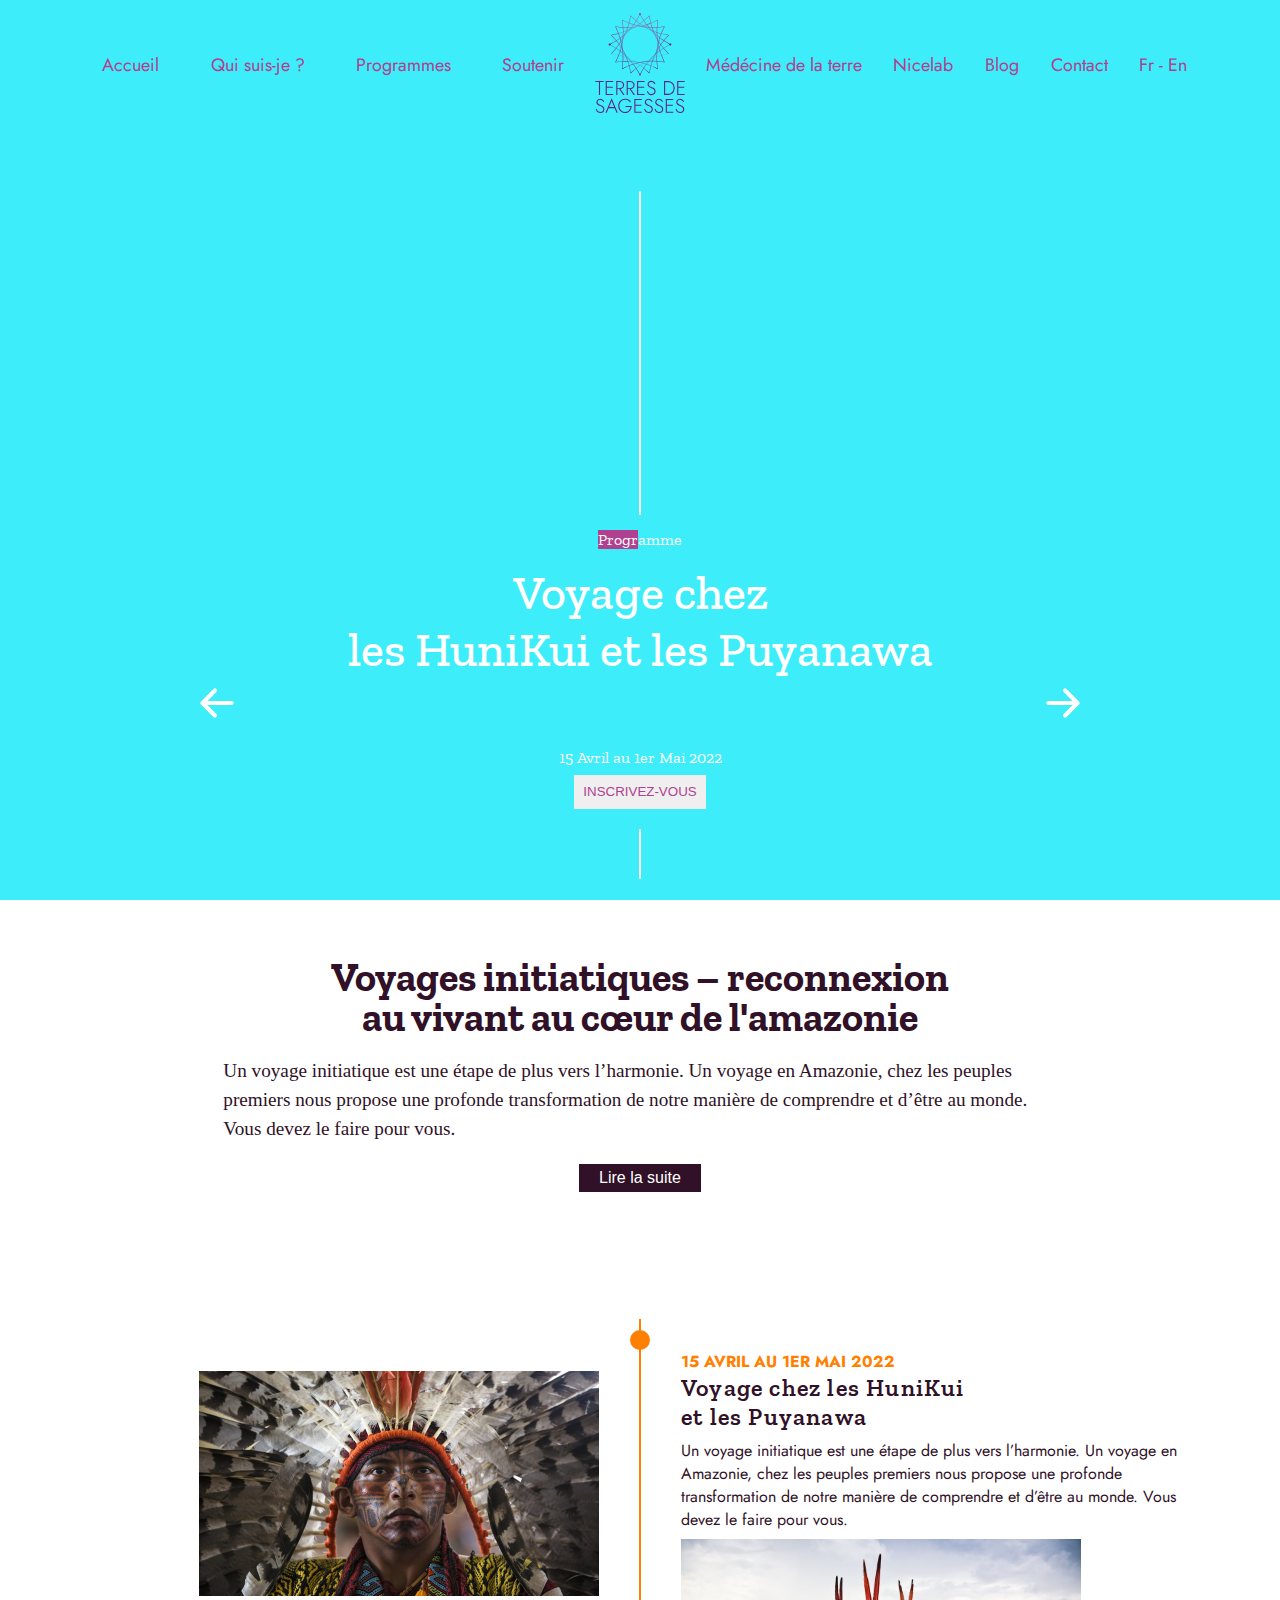
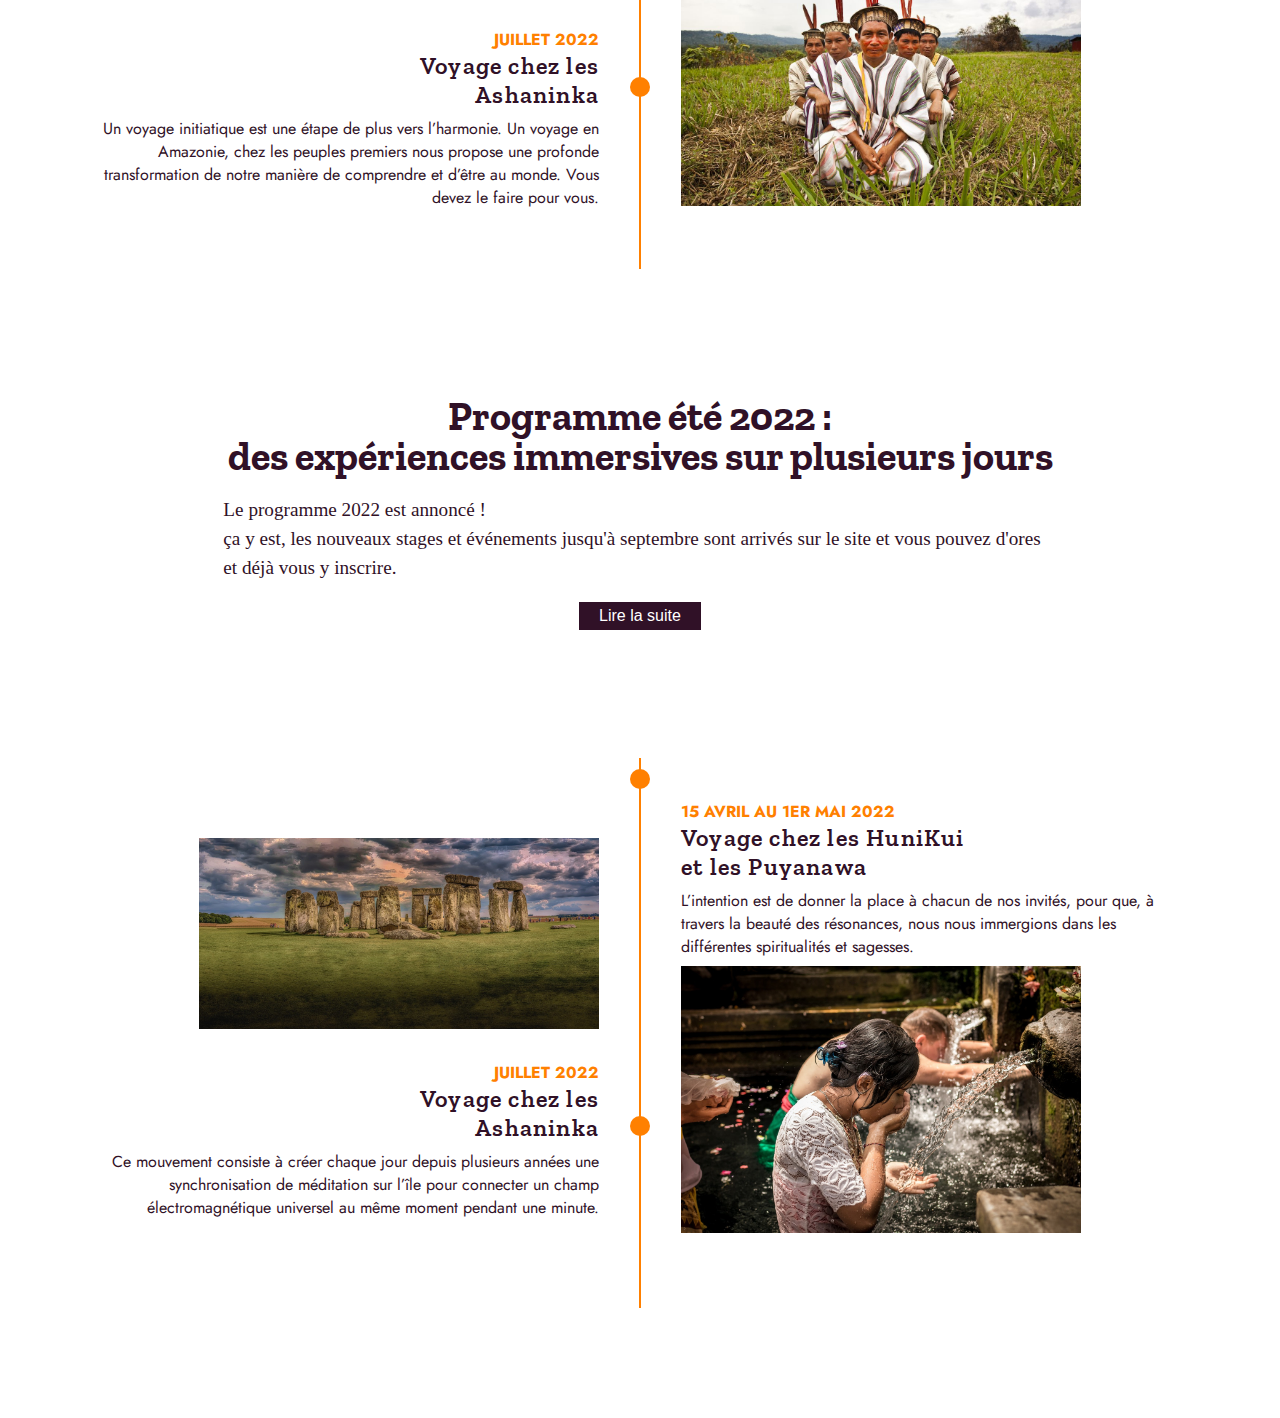
==== secours.html @ 2beecd1d "Victrine page" ====
<!DOCTYPE html>
<html lang="en">
  <head>
    <meta charset="UTF-8" />
    <meta name="viewport" content="width=device-width, initial-scale=1.0" />
    <title>Terres de Sagesses | Nature - être</title>
    <link rel="preconnect" href="https://fonts.googleapis.com" />
    <link rel="preconnect" href="https://fonts.gstatic.com" crossorigin />
    <link
      href="https://fonts.googleapis.com/css2?family=Jost:ital,wght@0,100..900;1,100..900&family=Zilla+Slab:ital,wght@0,300;0,400;0,500;0,600;0,700&display=swap"
      rel="stylesheet"
    />
    <link rel="stylesheet" href="style.css" />
  </head>
  <body>
    <header>
      <nav>
        <div class="nav-items left">
          <ul>
            <li><a href="#">Accueil</a></li>
            <li><a href="#">Qui suis-je ?</a></li>
            <li><a href="#">Programmes</a></li>
            <li><a href="#">Soutenir</a></li>
          </ul>
        </div>
        <div class="nav-logo">
          <a href="#"><img src="assets/sd.svg" alt="Logo" /></a>
        </div>
        <div class="nav-items right">
          <ul>
            <li><a href="#">Médécine de la terre</a></li>
            <li><a href="#">Nicelab</a></li>
            <li><a href="#">Blog</a></li>
            <li><a href="#">Contact</a></li>
            <li>
              <a href="#"> Fr <span>- </span>En</a>
            </li>
          </ul>
        </div>
        <div class="menu-toggle" id="mobile-menu">
          <span class="bar"></span>
          <span class="bar"></span>
          <span class="bar"></span>
        </div>
      </nav>
      <div class="nav-text">
        <div class="line"></div>
        <p class="programme"><span class="programme-inner">Progr</span>amme</p>
        <h3>
          Voyage chez <br />
          les HuniKui et les Puyanawa
        </h3>
        <div class="description">
          <a href=""><img src="assets/arrow-left-svgrepo-com.svg" alt="" /></a>
          <a href=""><img src="assets/arrow-right-svgrepo-com.svg" alt="" /></a>
        </div>
        <p>15 Avril au 1<span>er</span> Mai 2022</p>
        <button>INSCRIVEZ-VOUS</button>
        <div class="line2"></div>
      </div>
    </header>

    <!-- MAIN -->

    <main>
      <section class="intro">
        <h1 class="intro-title">
          Voyages initiatiques – reconnexion <br />
          au vivant au cœur de l'amazonie
        </h1>
        <div class="intro-description">
          <p>
            Un voyage initiatique est une étape de plus vers l’harmonie. Un
            voyage en Amazonie, chez les peuples premiers nous propose une
            profonde transformation de notre manière de comprendre et d’être au
            monde. Vous devez le faire pour vous.
          </p>
        </div>
        <button class="read-more"><a href="#">Lire la suite</a></button>
      </section>

      <!-- VOYAGES -->

      <section class="voyages">
        <div class="voyage-container">
          <div class="voyage left">
            <img src="assets/accueil2.jpg" alt="Ashaninka" />
            <div class="voyage-info">
              <h3>Juillet 2022</h3>
              <h2>
                Voyage chez les <br />
                Ashaninka
              </h2>
              <p>
                Un voyage initiatique est une étape de plus vers l’harmonie. Un
                voyage en Amazonie, chez les peuples premiers nous propose une
                profonde transformation de notre manière de comprendre et d’être
                au monde. Vous devez le faire pour vous.
              </p>
            </div>
          </div>

          <div class="linecenter">
            <div class="timeline">
              <div class="cercle"></div>
              <div class="cercle2"></div>
            </div>
          </div>

          <div class="voyage right">
            <div class="voyage-info">
              <h3>15 Avril au 1<span>er</span> Mai 2022</h3>
              <h2>
                Voyage chez les HuniKui <br />
                et les Puyanawa
              </h2>
              <p>
                Un voyage initiatique est une étape de plus vers l’harmonie. Un
                voyage en Amazonie, chez les peuples premiers nous propose une
                profonde transformation de notre manière de comprendre et d’être
                au monde. Vous devez le faire pour vous.
              </p>
            </div>
            <img src="assets/men.jpg" alt="HuniKui et les Puyanawa" />
          </div>
        </div>
      </section>

      <section class="intro">
        <h1 class="intro-title">
          Programme été 2022 : <br />
          des expériences immersives sur plusieurs jours
        </h1>
        <div class="intro-description">
          <p>
            Le programme 2022 est annoncé ! <br />
            ça y est, les nouveaux stages et événements jusqu'à septembre sont
            arrivés sur le site et vous pouvez d'ores et déjà vous y inscrire.
          </p>
        </div>
        <button class="read-more"><a href="#">Lire la suite</a></button>
      </section>

      <section class="voyages">
        <div class="voyage-container">
          <div class="voyage left">
            <img src="assets/stone.jpg" alt="Ashaninka" />
            <div class="voyage-info">
              <h3>Juillet 2022</h3>
              <h2>
                Voyage chez les <br />
                Ashaninka
              </h2>
              <p>
                Ce mouvement consiste à créer chaque jour depuis plusieurs
                années une synchronisation de méditation sur l’île pour
                connecter un champ électromagnétique universel au même moment
                pendant une minute.
              </p>
            </div>
          </div>

          <div class="linecenter">
            <div class="timeline">
              <div class="cercle"></div>
              <div class="cercle2"></div>
            </div>
          </div>

          <div class="voyage right">
            <div class="voyage-info">
              <h3>15 Avril au 1<span>er</span> Mai 2022</h3>
              <h2>
                Voyage chez les HuniKui <br />
                et les Puyanawa
              </h2>
              <p>
                L’intention est de donner la place à chacun de nos invités, pour
                que, à travers la beauté des résonances, nous nous immergions
                dans les différentes spiritualités et sagesses.
              </p>
            </div>
            <img src="assets/sourceWater.jpg" alt="HuniKui et les Puyanawa" />
          </div>
        </div>
      </section>
    </main>

    <script src="script.js"></script>
  </body>
</html>
---- style.css ----
* {
  margin: 0;
  padding: 0;
  box-sizing: border-box;
}

/* Default styles */
a {
  text-decoration: none;
  color: #fff;
}
/* Header */
/* Header */
header {
  height: 100vh;
  width: 100%;
  background-color: #3deefa;
  background-repeat: no-repeat;
  background-size: cover; /* ensures the background image covers the entire header without distortion */
  background-position: center; /* centers the background image */
  transition: background-image 1s ease-in-out, background-size 1s ease-in-out;
  animation: animate 20s ease-in-out infinite;
}

/* Keyframes for automatic animation */
@keyframes animate {
  0%,
  100% {
    background-image: linear-gradient(
        to bottom,
        rgba(212, 177, 201, 1),
        rgba(212, 177, 201, 0.5) 30%,
        rgba(212, 177, 201, 0)
      ),
      linear-gradient(
        to top,
        rgba(0, 0, 0, 1),
        rgba(0, 0, 0, 0.5) 10%,
        rgba(0, 0, 0, 0)
      ),
      url("assets/accueil2.jpg");
    background-size: cover; /* ensure the background image covers the entire header without distortion */
    background-position: center;
  }
  25% {
    background-image: linear-gradient(
        to bottom,
        rgba(212, 177, 201, 1),
        rgba(212, 177, 201, 0.5) 30%,
        rgba(212, 177, 201, 0)
      ),
      linear-gradient(
        to top,
        rgba(0, 0, 0, 1),
        rgba(0, 0, 0, 0.5) 10%,
        rgba(0, 0, 0, 0)
      ),
      url("assets/accueil1.jpg");
    background-size: cover; /* ensure the background image covers the entire header without distortion */
    background-position: center;
  }
  50% {
    background-image: linear-gradient(
        to bottom,
        rgba(212, 177, 201, 1),
        rgba(212, 177, 201, 0.5) 30%,
        rgba(212, 177, 201, 0)
      ),
      linear-gradient(
        to top,
        rgba(0, 0, 0, 1),
        rgba(0, 0, 0, 0.5) 10%,
        rgba(0, 0, 0, 0)
      ),
      url("assets/accueil2.jpg");
    background-size: cover; /* ensure the background image covers the entire header without distortion */
    background-position: center;
  }
  75% {
    background-image: linear-gradient(
        to bottom,
        rgba(212, 177, 201, 1),
        rgba(212, 177, 201, 0.5) 30%,
        rgba(212, 177, 201, 0)
      ),
      linear-gradient(
        to top,
        rgba(0, 0, 0, 1),
        rgba(0, 0, 0, 0.5) 10%,
        rgba(0, 0, 0, 0)
      ),
      url("assets/accueil1.jpg");
    background-size: cover; /* ensure the background image covers the entire header without distortion */
    background-position: center;
  }
}

nav {
  display: flex;
  justify-content: space-between;
  align-items: center;
  padding: 1% 6%;
  /* position: fixed; */
}

nav .nav-items {
  flex: 1;
  font-family: "Jost", sans-serif;
}

nav .nav-items.left ul,
nav .nav-items.right ul {
  display: flex;
  justify-content: center;
  align-items: center;
  justify-content: space-around;
}

nav .nav-items ul li {
  list-style: none;
}

nav .nav-items ul li a {
  color: #b04190;
  text-decoration: none;
  font-size: 18px;
  transition: 0.3s ease-in-out;
  padding: 2px;
}

nav .nav-items ul li a:hover {
  color: #fff;
}

nav .nav-logo {
  display: flex;
  justify-content: center;
  align-items: center;
}

nav .nav-logo img {
  width: 100px;
  height: 100px;
}

header .nav-text {
  display: flex;
  flex-direction: column;
  justify-content: center;
  align-items: center;
  height: 90vh;
  color: #fff;
  font-family: "Zilla Slab", sans-serif;
}

header .nav-text .line {
  width: 2px;
  height: 40%;
  border-radius: 5px;
  background-color: #fff;
}

header .nav-text .line2 {
  width: 2px;
  margin-top: 20px;
  height: 50px;
  border-radius: 5px;
  background-color: #fff;
}

header .nav-text .description {
  text-align: center;
  margin-bottom: 1rem;
  display: flex;
  justify-content: space-between;
  width: 70%;
}

header .nav-text .description a img {
  width: 50px;
  height: 50px;
}

header .nav-text .programme {
  padding: 15px;
}

header .nav-text p .programme-inner {
  background-color: #b04190;
}

header .nav-text button {
  margin-top: 0.5rem;
  padding: 0.6rem;
  color: #b04190;
  cursor: pointer;
  border: none;
}

header .nav-text h3 {
  font-size: 3rem;
  text-align: center;
  font-weight: 500;
}

/* ... (le reste de ton CSS) */

/* Menu Toggle Button */
.menu-toggle {
  display: none;
  flex-direction: column;
  cursor: pointer;
}

.menu-toggle .bar {
  width: 25px;
  height: 3px;
  background-color: #b04190;
  margin: 4px 0;
  transition: 0.4s;
}

/* Responsive Styles */
@media screen and (max-width: 1013px) {
  nav {
    padding: 1% 4%;
  }

  .menu-toggle {
    display: flex;
  }

  .nav-items {
    position: absolute;
    top: 100%;
    left: 0;
    right: 0;
    background-color: #3deefa;
    background-image: linear-gradient(
        to bottom,
        rgba(212, 177, 201, 1),
        rgba(212, 177, 201, 0.5) 30%,
        rgba(212, 177, 201, 0)
      ),
      linear-gradient(
        to top,
        rgba(0, 0, 0, 1),
        rgba(0, 0, 0, 0.5) 10%,
        rgba(0, 0, 0, 0)
      );
    flex-direction: column;
    align-items: center;
    display: none;
  }

  .nav-items ul {
    flex-direction: column;
    width: 100%;
  }

  .nav-items ul li {
    text-align: center;
    width: 100%;
  }

  .nav-items ul li a {
    padding: 15px;
    display: block;
    width: 100%;
  }

  .nav-items.active {
    display: flex;
  }
}

/* Main content */

/* main {
  height: 100vh;
  width: 100%;
} */

/* 
main {
  padding: 20px;
}

.intro {
  display: flex;
  flex-direction: column;
  align-items: center;
  justify-content: center;
  text-align: center;
  margin-bottom: 50px;
  padding: 3% 8%;
}

.intro .intro-title {
  font-size: 2.5rem;
  line-height: 1;
  margin-bottom: 20px;
  color: #301127;
  font-family: "Zilla slab", sans-serif;
}

.intro .intro-description {
  font-size: 1.2rem;
  font-weight: 400;
  line-height: 1.5;
  margin-bottom: 20px;
  width: 80%;
  font-size: 15px;
  text-align: left;
  color: #301127;
}

.intro .read-more {
  background-color: #301127;
  color: white;
  border: none;
  padding: 5px 20px;
  font-size: 1rem;
  cursor: pointer;
  transition: background-color 0.3s ease;
}

.intro .read-more:hover {
  background-color: #972e72;
}





.voyages {
  display: flex;
  align-items: center;
  justify-content: center;
  margin-bottom: 50px;
  padding: 1rem;
  color: #301127;
}

.voyage-container {
  display: flex;
  align-items: center;
  justify-content: center;
  width: 70%;
  position: relative;
}

.voyage {
  display: flex;
  flex-direction: column;
}

.voyage img {
  width: 500px;
  height: 300px;
  margin-bottom: 2rem;
}

.linecenter {
  display: flex;
  justify-content: center;
  align-items: center;
  position: relative;
  margin: 1.5rem;
}

.timeline {
  border: 1px solid #ff8000;
  background-color: #ff8000;
  width: 3%;
  height: 550px;
  position: relative;
}

.cercle {
  width: 20px;
  height: 20px;
  background-color: #ff8000;
  border-radius: 50%;
  position: absolute;
  top: 20px;
  left: 50%;
  transform: translate(-50%, -50%);
}

.cercle2 {
  width: 20px;
  height: 20px;
  background-color: #ff8000;
  border-radius: 50%;
  position: absolute;
  top: 67%;
  left: 50%;
  transform: translate(-50%, -50%);
}
.voyage.left {
  text-align: right;
  align-items: flex-end;
  margin-right: 1rem;
  width: 700px;
}

.voyage-container .voyage-info h3 {
  font-family: "Jost", sans-serif;
  color: #ff8000;
  font-size: 16px;
  text-transform: uppercase;
}

.voyage-container .voyage-info h2 {
  font-family: "Zilla Slab", sans-serif;
  letter-spacing: 1.2px;
  font-weight: 600;
}

.voyage-container .voyage.left .voyage-info p {
  text-align: right;
}
.voyage-container .voyage-info p {
  font-family: "Jost", sans-serif;
  width: 500px;
  margin: 0.5rem 0;
}

.voyage.right {
  text-align: left;
  align-items: flex-start;
  margin-left: 1rem;
  width: 700px;
} */
/* Main content */

/* SUGGEST */
/* 
main {
  padding: 20px;
}

.intro {
  display: flex;
  flex-direction: column;
  align-items: center;
  justify-content: center;
  text-align: center;
  margin-bottom: 50px;
  padding: 3% 8%;
}

.intro .intro-title {
  font-size: 2.5rem;
  line-height: 1;
  margin-bottom: 20px;
  color: #301127;
  font-family: "Zilla slab", sans-serif;
}

.intro .intro-description {
  font-size: 1.2rem;
  font-weight: 400;
  line-height: 1.5;
  margin-bottom: 20px;
  width: 80%;
  font-size: 15px;
  text-align: left;
  color: #301127;
}

.intro .read-more {
  background-color: #301127;
  color: white;
  border: none;
  padding: 5px 20px;
  font-size: 1rem;
  cursor: pointer;
  transition: background-color 0.3s ease;
}

.intro .read-more a {
  color: white;
}

.intro .read-more:hover {
  background-color: #972e72;
}


.voyages {
  display: flex;
  align-items: center;
  justify-content: center;
  margin-bottom: 50px;
  padding: 1rem;
  color: #301127;
}

.voyage-container {
  display: flex;
  align-items: center;
  justify-content: center;
  width: 70%;
  position: relative;
}

.voyage {
  display: flex;
  flex-direction: column;
}

.voyage img {
  width: 100%;
  height: auto;
  margin-bottom: 2rem;
}

.linecenter {
  display: flex;
  justify-content: center;
  align-items: center;
  position: relative;
  margin: 1.5rem;
}

.timeline {
  border: 1px solid #ff8000;
  background-color: #ff8000;
  width: 3%;
  height: 550px;
  position: relative;
}

.cercle {
  width: 20px;
  height: 20px;
  background-color: #ff8000;
  border-radius: 50%;
  position: absolute;
  top: 20px;
  left: 50%;
  transform: translate(-50%, -50%);
}

.cercle2 {
  width: 20px;
  height: 20px;
  background-color: #ff8000;
  border-radius: 50%;
  position: absolute;
  top: 67%;
  left: 50%;
  transform: translate(-50%, -50%);
}

.voyage.left {
  text-align: right;
  align-items: flex-end;
  margin-right: 1rem;
  width: 700px;
}

.voyage.right {
  text-align: left;
  align-items: flex-start;
  margin-left: 1rem;
  width: 700px;
}

.voyage-container .voyage-info h3 {
  font-family: "Jost", sans-serif;
  color: #ff8000;
  font-size: 16px;
  text-transform: uppercase;
}

.voyage-container .voyage-info h2 {
  font-family: "Zilla Slab", sans-serif;
  letter-spacing: 1.2px;
  font-weight: 600;
}

.voyage-container .voyage.left .voyage-info p {
  text-align: right;
}

.voyage-container .voyage-info p {
  font-family: "Jost", sans-serif;
  width: 500px;
  margin: 0.5rem 0;
}

@media screen and (max-width: 1013px) {
  .voyage-container {
    flex-direction: column;
    width: 100%;
  }

  .voyage {
    width: 100%;
    align-items: center;
    text-align: center;
  }

  .voyage img {
    width: 80%;
  }

  .linecenter {
    margin: 1rem 0;
  }

  .timeline {
    width: 2px;
    height: 150px;
  }

  .cercle,
  .cercle2 {
    width: 15px;
    height: 15px;
  }

  .intro .intro-description {
    width: 100%;
    text-align: center;
  }

  .voyage-container .voyage-info p {
    width: 90%;
    text-align: center;
  }

  .voyage.left,
  .voyage.right {
    text-align: center;
    align-items: center;
  }
} */

/* Main content */
main {
  padding: 20px;
}

.intro {
  display: flex;
  flex-direction: column;
  align-items: center;
  justify-content: center;
  text-align: center;
  margin-bottom: 50px;
  padding: 3% 8%;
}

.intro .intro-title {
  font-size: 2.5rem;
  line-height: 1;
  margin-bottom: 20px;
  color: #301127;
  font-family: "Zilla slab", sans-serif;
}

.intro .intro-description {
  font-size: 1.2rem;
  font-weight: 400;
  line-height: 1.5;
  margin-bottom: 20px;
  width: 80%;
  text-align: left;
  color: #301127;
}

.intro .read-more {
  background-color: #301127;
  color: white;
  border: none;
  padding: 5px 20px;
  font-size: 1rem;
  cursor: pointer;
  transition: background-color 0.3s ease;
}

.intro .read-more a {
  color: white;
}

.intro .read-more:hover {
  background-color: #972e72;
}

/* VOYAGES */

.voyages {
  display: flex;
  align-items: center;
  justify-content: center;
  margin-bottom: 50px;
  padding: 1rem;
  color: #301127;
}

.voyage-container {
  display: flex;
  align-items: center;
  justify-content: center;
  width: 70%;
  position: relative;
}

.voyage {
  display: flex;
  flex-direction: column;
}

.voyage img {
  width: 100%;
  height: auto;
  max-width: 400px;
  max-height: 300px;
  object-fit: cover;
  margin-bottom: 2rem;
}

.linecenter {
  display: flex;
  justify-content: center;
  align-items: center;
  position: relative;
  margin: 1.5rem;
}

.timeline {
  border: 1px solid #ff8000;
  background-color: #ff8000;
  width: 3%;
  height: 550px;
  position: relative;
}

.cercle {
  width: 20px;
  height: 20px;
  background-color: #ff8000;
  border-radius: 50%;
  position: absolute;
  top: 20px;
  left: 50%;
  transform: translate(-50%, -50%);
}

.cercle2 {
  width: 20px;
  height: 20px;
  background-color: #ff8000;
  border-radius: 50%;
  position: absolute;
  top: 67%;
  left: 50%;
  transform: translate(-50%, -50%);
}

.voyage.left {
  text-align: right;
  align-items: flex-end;
  margin-right: 1rem;
  width: 700px;
}

.voyage.right {
  text-align: left;
  align-items: flex-start;
  margin-left: 1rem;
  width: 700px;
}

.voyage-container .voyage-info h3 {
  font-family: "Jost", sans-serif;
  color: #ff8000;
  font-size: 16px;
  text-transform: uppercase;
}

.voyage-container .voyage-info h2 {
  font-family: "Zilla Slab", sans-serif;
  letter-spacing: 1.2px;
  font-weight: 600;
}

.voyage-container .voyage.left .voyage-info p {
  text-align: right;
}

.voyage-container .voyage-info p {
  font-family: "Jost", sans-serif;
  width: 500px;
  margin: 0.5rem 0;
}

/* Responsive Styles for main content */
@media screen and (max-width: 1013px) {
  main {
    padding: 10px;
  }

  .intro {
    padding: 2% 5%;
  }

  .intro .intro-title {
    font-size: 2rem;
  }

  .intro .intro-description {
    width: 50%;
    text-align: center;
  }

  .voyages {
    flex-direction: column;
  }

  .voyage-container {
    flex-direction: column;
    width: 100%;
  }

  .voyage {
    width: 100%;
    align-items: center;
    text-align: center;
  }

  .voyage img {
    width: 50%;
    height: auto;
    max-width: 100%; /* S'assure que l'image ne dépasse pas 100% de la largeur du conteneur */
  }

  .linecenter {
    margin: 1rem 0;
  }

  .timeline {
    width: 2px;
    height: 150px;
  }

  .cercle,
  .cercle2 {
    width: 15px;
    height: 15px;
  }

  .voyage-container .voyage-info  {
    display: flex;
    flex-direction: column;
    justify-content: center;
    text-align: center;
  }
  .voyage-container .voyage-info p {
    width: 350px;
    text-align: center;
  }

  .voyage.left,
  .voyage.right {
    text-align: center;
    align-items: center;
  }
}
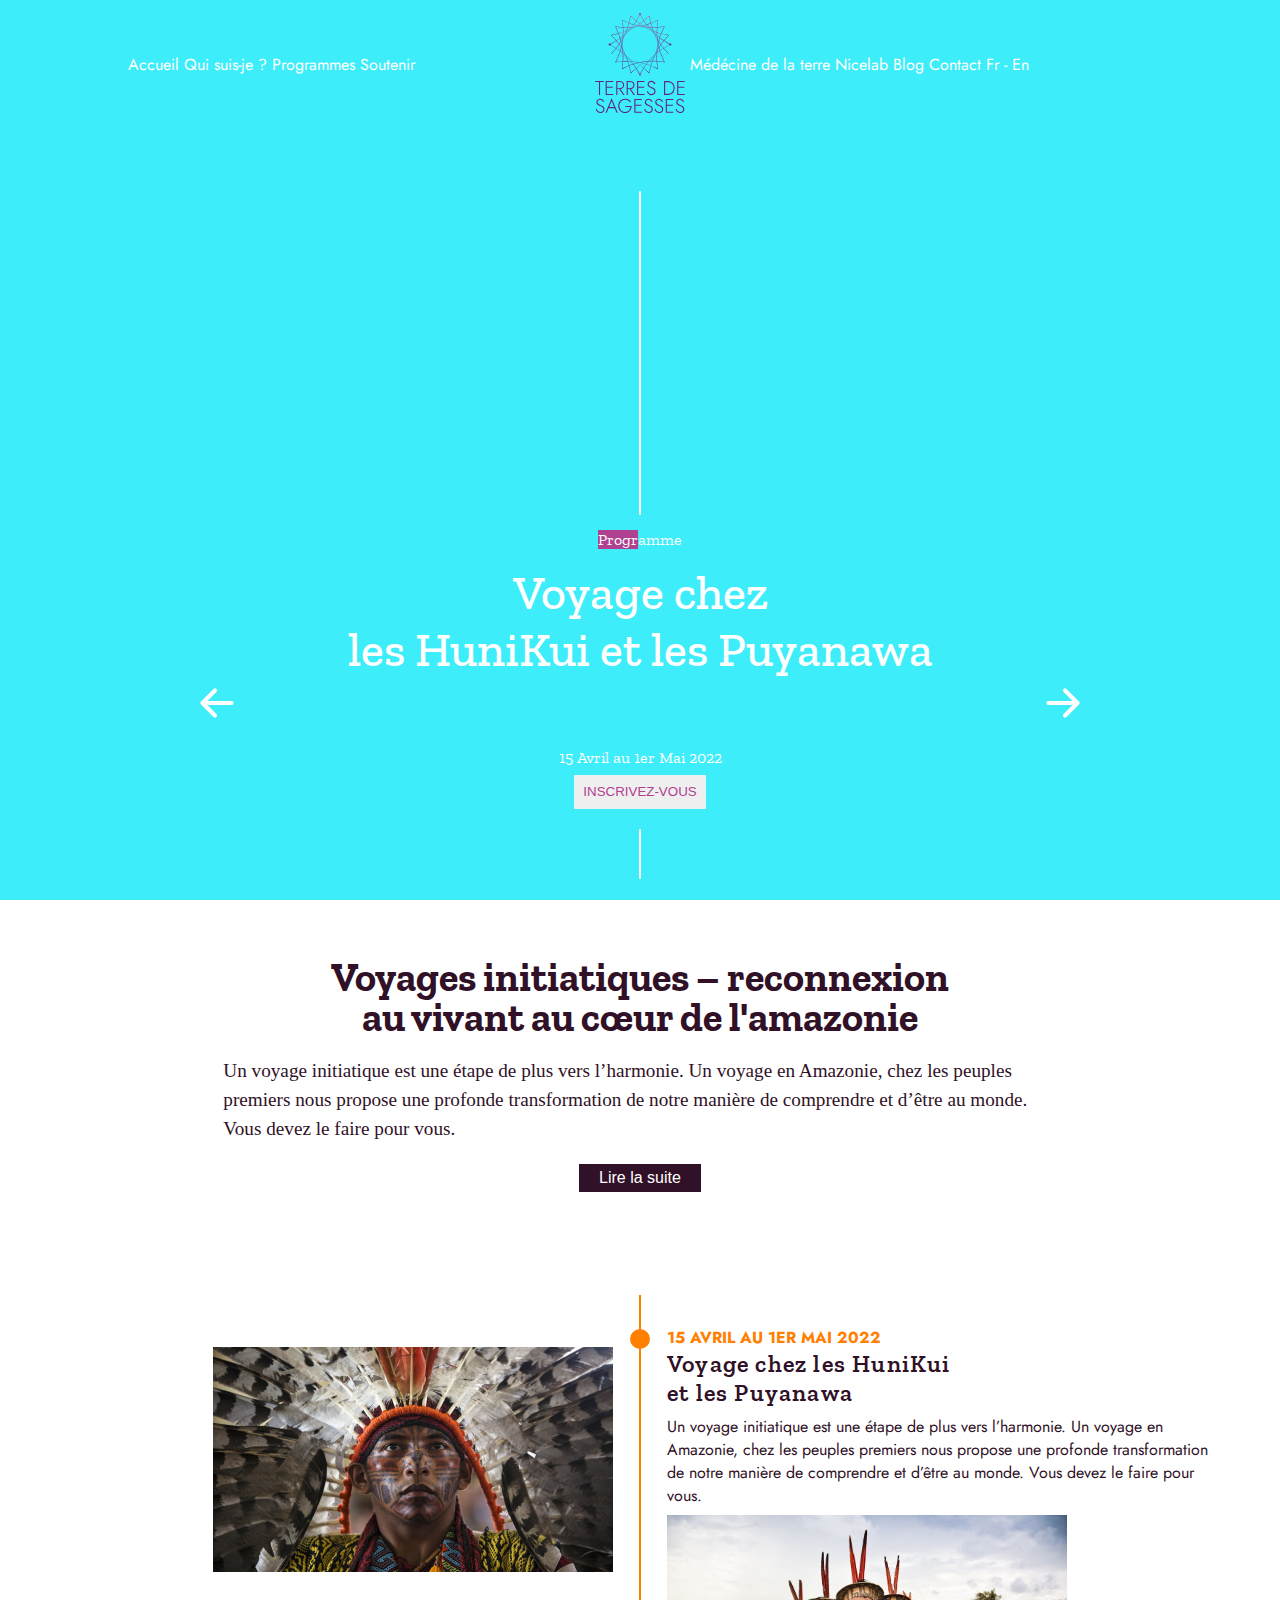
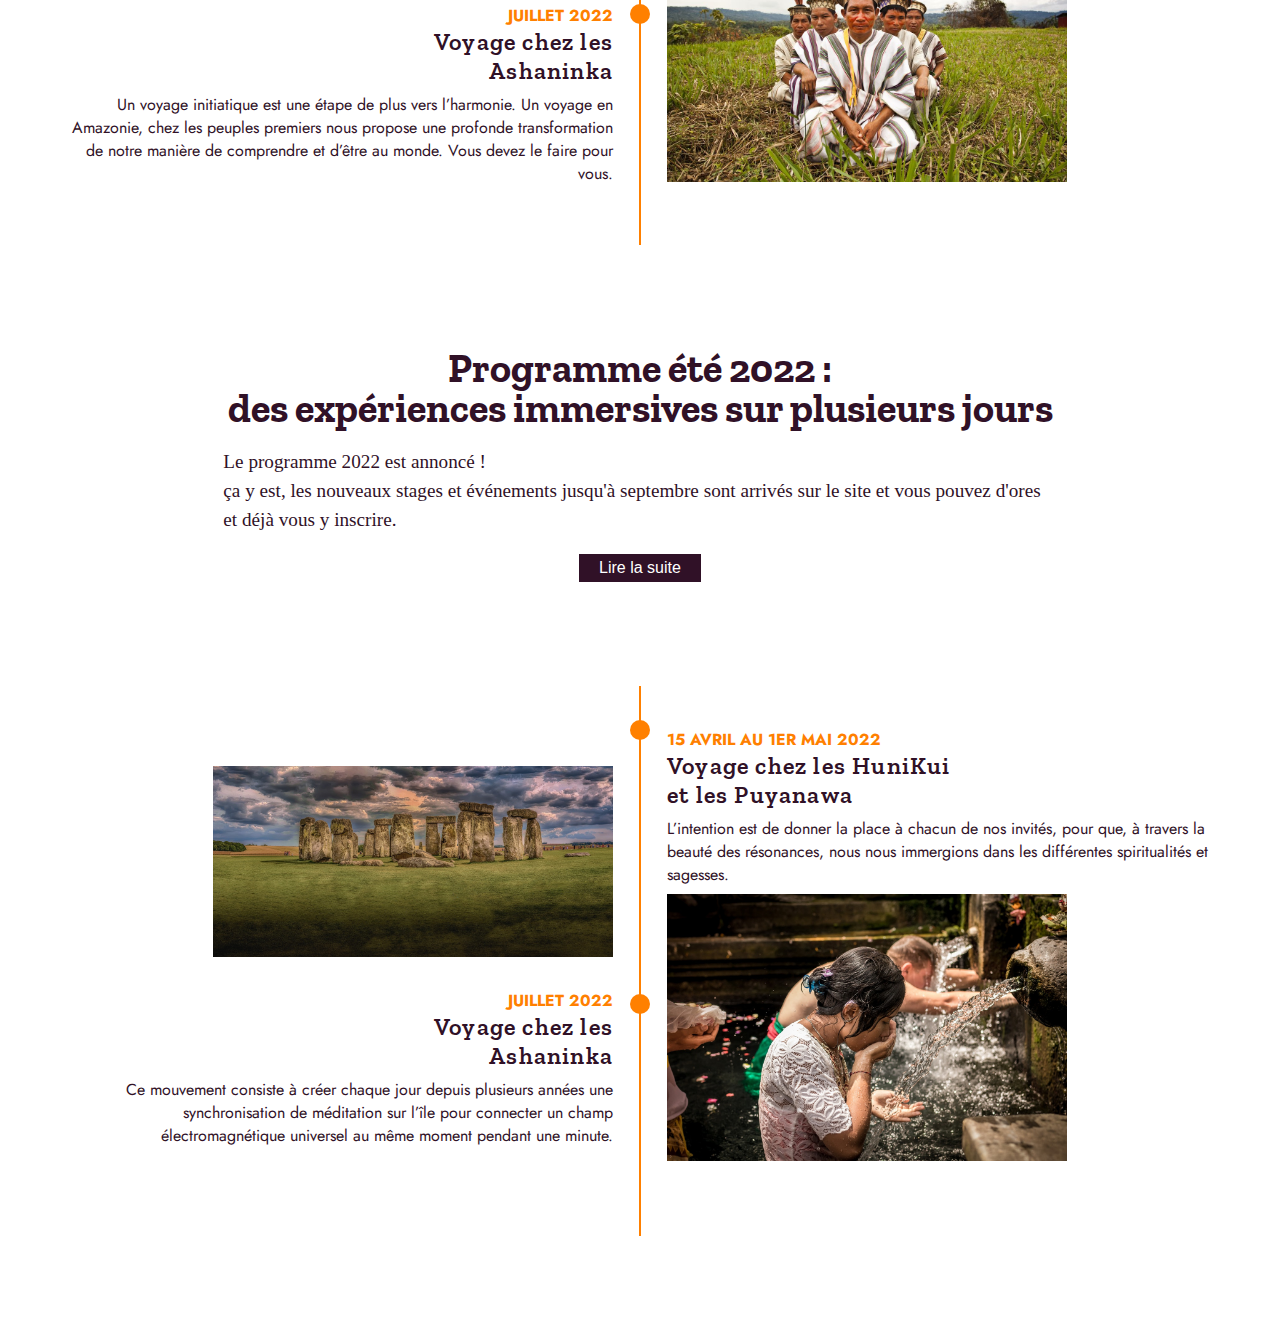
==== commit 8c2b6d70: "Css modify" ====
--- a/secours.html
+++ b/secours.html
@@ -15,28 +15,39 @@
   <body>
     <header>
       <nav>
-        <div class="nav-items left">
-          <ul>
+        <div class="nav-items left" id="nav-left">
+          <a href="#">Accueil</a>
+          <a href="#">Qui suis-je ?</a>
+          <a href="#">Programmes</a>
+          <a href="#">Soutenir</a>
+          <!-- <ul>
             <li><a href="#">Accueil</a></li>
             <li><a href="#">Qui suis-je ?</a></li>
             <li><a href="#">Programmes</a></li>
             <li><a href="#">Soutenir</a></li>
-          </ul>
+          </ul> -->
         </div>
         <div class="nav-logo">
           <a href="#"><img src="assets/sd.svg" alt="Logo" /></a>
         </div>
-        <div class="nav-items right">
-          <ul>
+        <div class="nav-items right" id="nav-right">
+          <a href="#">Médécine de la terre</a>
+          <a href="#">Nicelab</a>
+          <a href="#">Blog</a>
+          <a href="#">Contact</a>
+          <a href="#">Fr <span>-</span> En</a>
+
+          <!-- <ul>
             <li><a href="#">Médécine de la terre</a></li>
             <li><a href="#">Nicelab</a></li>
             <li><a href="#">Blog</a></li>
             <li><a href="#">Contact</a></li>
             <li>
-              <a href="#"> Fr <span>- </span>En</a>
+              <a href="#">Fr <span>-</span> En</a>
             </li>
-          </ul>
-        </div>
+          </ul> -->
+        </div>
+
         <div class="menu-toggle" id="mobile-menu">
           <span class="bar"></span>
           <span class="bar"></span>
@@ -51,8 +62,12 @@
           les HuniKui et les Puyanawa
         </h3>
         <div class="description">
-          <a href=""><img src="assets/arrow-left-svgrepo-com.svg" alt="" /></a>
-          <a href=""><img src="assets/arrow-right-svgrepo-com.svg" alt="" /></a>
+          <a id="prevSlide" href="#"
+            ><img src="assets/arrow-left-svgrepo-com.svg" alt=""
+          /></a>
+          <a id="nextSlide" href="#"
+            ><img src="assets/arrow-right-svgrepo-com.svg" alt=""
+          /></a>
         </div>
         <p>15 Avril au 1<span>er</span> Mai 2022</p>
         <button>INSCRIVEZ-VOUS</button>
--- a/style.css
+++ b/style.css
@@ -1,25 +1,25 @@
+/* Default styles */
 * {
   margin: 0;
   padding: 0;
   box-sizing: border-box;
 }
 
-/* Default styles */
 a {
   text-decoration: none;
   color: #fff;
 }
-/* Header */
+
 /* Header */
 header {
   height: 100vh;
   width: 100%;
   background-color: #3deefa;
   background-repeat: no-repeat;
-  background-size: cover; /* ensures the background image covers the entire header without distortion */
-  background-position: center; /* centers the background image */
+  background-size: cover;
+  background-position: center;
   transition: background-image 1s ease-in-out, background-size 1s ease-in-out;
-  animation: animate 20s ease-in-out infinite;
+  animation: animate 15s ease-in-out infinite;
 }
 
 /* Keyframes for automatic animation */
@@ -39,7 +39,7 @@
         rgba(0, 0, 0, 0)
       ),
       url("assets/accueil2.jpg");
-    background-size: cover; /* ensure the background image covers the entire header without distortion */
+    background-size: cover;
     background-position: center;
   }
   25% {
@@ -56,7 +56,7 @@
         rgba(0, 0, 0, 0)
       ),
       url("assets/accueil1.jpg");
-    background-size: cover; /* ensure the background image covers the entire header without distortion */
+    background-size: cover;
     background-position: center;
   }
   50% {
@@ -73,7 +73,7 @@
         rgba(0, 0, 0, 0)
       ),
       url("assets/accueil2.jpg");
-    background-size: cover; /* ensure the background image covers the entire header without distortion */
+    background-size: cover;
     background-position: center;
   }
   75% {
@@ -90,7 +90,7 @@
         rgba(0, 0, 0, 0)
       ),
       url("assets/accueil1.jpg");
-    background-size: cover; /* ensure the background image covers the entire header without distortion */
+    background-size: cover;
     background-position: center;
   }
 }
@@ -99,11 +99,10 @@
   display: flex;
   justify-content: space-between;
   align-items: center;
-  padding: 1% 6%;
-  /* position: fixed; */
-}
-
-nav .nav-items {
+  padding: 1% 10%;
+}
+
+.nav-items {
   flex: 1;
   font-family: "Jost", sans-serif;
 }
@@ -113,11 +112,17 @@
   display: flex;
   justify-content: center;
   align-items: center;
-  justify-content: space-around;
+  /* justify-content: space-evenly; */
 }
 
 nav .nav-items ul li {
   list-style: none;
+  /* border: 2px solid; */
+  margin-left: 1rem;
+}
+
+nav .nav-items ul .language {
+  margin-left: 5rem;
 }
 
 nav .nav-items ul li a {
@@ -131,12 +136,12 @@
 nav .nav-items ul li a:hover {
   color: #fff;
 }
-
+/* 
 nav .nav-logo {
   display: flex;
   justify-content: center;
   align-items: center;
-}
+} */
 
 nav .nav-logo img {
   width: 100px;
@@ -203,8 +208,6 @@
   font-weight: 500;
 }
 
-/* ... (le reste de ton CSS) */
-
 /* Menu Toggle Button */
 .menu-toggle {
   display: none;
@@ -223,39 +226,77 @@
 /* Responsive Styles */
 @media screen and (max-width: 1013px) {
   nav {
-    padding: 1% 4%;
+    padding: 1%;
+    transition: all 0.3s ease-in-out;
+    /* position: fixed; */
+    width: 100%;
   }
 
   .menu-toggle {
     display: flex;
+    padding-right: 10px;
+    flex-direction: column;
+    cursor: pointer;
+    z-index: 1001;
+    /* position: relative; */
+    /* right: 0; */
+  }
+
+  .menu-toggle .bar {
+    width: 30px;
+    height: 3px;
+    background-color: #b04190;
+    margin: 4px 0;
+    transition: all 0.3s ease;
   }
 
   .nav-items {
-    position: absolute;
-    top: 100%;
+    /* top: 0;
+    left: -100%;
+    background-color: #fff;
+    width: 60%;
+    height: 100vh;
+    display: flex;
+    flex-direction: column;
+    align-items: center;
+    transition: all 0.3s ease;
+    z-index: 1000;
+    position: fixed;
+    overflow: hidden;
+    box-shadow: 3px; */
+  }
+
+  .nav-items {
+    top: 0;
+    left: -100%;
+    width: 60%;
+    height: 100vh;
+    display: flex;
+    flex-direction: column;
+    align-items: center;
+    background-color: #fff;
+    position: fixed;
+    transition: all 0.3s ease;
+  }
+
+  .nav-items.left {
+    /* margin-top: 500px; */
+
+    /* justify-content: flex-start; */
+  }
+
+  .nav-items.right {
+    /* justify-content: flex-end; */
+  }
+
+  .nav-items.active {
     left: 0;
-    right: 0;
-    background-color: #3deefa;
-    background-image: linear-gradient(
-        to bottom,
-        rgba(212, 177, 201, 1),
-        rgba(212, 177, 201, 0.5) 30%,
-        rgba(212, 177, 201, 0)
-      ),
-      linear-gradient(
-        to top,
-        rgba(0, 0, 0, 1),
-        rgba(0, 0, 0, 0.5) 10%,
-        rgba(0, 0, 0, 0)
-      );
-    flex-direction: column;
-    align-items: center;
-    display: none;
   }
 
   .nav-items ul {
     flex-direction: column;
     width: 100%;
+    padding: 0;
   }
 
   .nav-items ul li {
@@ -267,23 +308,65 @@
     padding: 15px;
     display: block;
     width: 100%;
-  }
-
-  .nav-items.active {
+    text-decoration: none;
+    color: #333;
+    transition: background-color 0.3s ease;
+  }
+
+  .nav-items ul li a:hover {
+    background-color: #f0f0f0;
+  }
+
+  /* ... styles pour les écrans de taille réduite */
+
+  .menu-toggle.active ~ .nav-items {
+    left: 0;
+  }
+
+  .nav-items {
+    top: 0;
+    left: -100%;
+    width: 60%; /* ou toute autre largeur souhaitée */
+    height: 100vh;
     display: flex;
+    flex-direction: column;
+    align-items: center;
+    background-color: #fff;
+    position: fixed;
+    transition: all 0.3s ease;
+    z-index: 1000;
+    overflow-y: auto; /* ajout pour permettre le défilement si nécessaire */
+  }
+
+  .nav-items ul {
+    flex-direction: column;
+    width: 100%;
+    padding: 0;
+  }
+
+  .nav-items ul li {
+    text-align: center;
+    width: 100%;
+  }
+
+  .nav-items ul li a {
+    padding: 15px;
+    display: block;
+    width: 100%;
+    text-decoration: none;
+    color: #333;
+    transition: background-color 0.3s ease;
+  }
+
+  .nav-items ul li a:hover {
+    background-color: #f0f0f0;
   }
 }
 
 /* Main content */
-
-/* main {
-  height: 100vh;
-  width: 100%;
-} */
-
-/* 
 main {
   padding: 20px;
+  overflow-x: hidden;
 }
 
 .intro {
@@ -310,7 +393,6 @@
   line-height: 1.5;
   margin-bottom: 20px;
   width: 80%;
-  font-size: 15px;
   text-align: left;
   color: #301127;
 }
@@ -325,389 +407,34 @@
   transition: background-color 0.3s ease;
 }
 
+.intro .read-more a {
+  color: white;
+}
+
 .intro .read-more:hover {
   background-color: #972e72;
 }
 
-
-
-
-
+/*  VOYAGES PART  */
 .voyages {
   display: flex;
-  align-items: center;
+  /* background-color: red; */
+  align-items: flex-start;
   justify-content: center;
   margin-bottom: 50px;
   padding: 1rem;
   color: #301127;
+  overflow: hidden;
 }
 
 .voyage-container {
   display: flex;
   align-items: center;
   justify-content: center;
-  width: 70%;
+  width: 100%;
   position: relative;
-}
-
-.voyage {
-  display: flex;
-  flex-direction: column;
-}
-
-.voyage img {
-  width: 500px;
-  height: 300px;
-  margin-bottom: 2rem;
-}
-
-.linecenter {
-  display: flex;
-  justify-content: center;
-  align-items: center;
-  position: relative;
-  margin: 1.5rem;
-}
-
-.timeline {
-  border: 1px solid #ff8000;
-  background-color: #ff8000;
-  width: 3%;
-  height: 550px;
-  position: relative;
-}
-
-.cercle {
-  width: 20px;
-  height: 20px;
-  background-color: #ff8000;
-  border-radius: 50%;
-  position: absolute;
-  top: 20px;
-  left: 50%;
-  transform: translate(-50%, -50%);
-}
-
-.cercle2 {
-  width: 20px;
-  height: 20px;
-  background-color: #ff8000;
-  border-radius: 50%;
-  position: absolute;
-  top: 67%;
-  left: 50%;
-  transform: translate(-50%, -50%);
-}
-.voyage.left {
-  text-align: right;
-  align-items: flex-end;
-  margin-right: 1rem;
-  width: 700px;
-}
-
-.voyage-container .voyage-info h3 {
-  font-family: "Jost", sans-serif;
-  color: #ff8000;
-  font-size: 16px;
-  text-transform: uppercase;
-}
-
-.voyage-container .voyage-info h2 {
-  font-family: "Zilla Slab", sans-serif;
-  letter-spacing: 1.2px;
-  font-weight: 600;
-}
-
-.voyage-container .voyage.left .voyage-info p {
-  text-align: right;
-}
-.voyage-container .voyage-info p {
-  font-family: "Jost", sans-serif;
-  width: 500px;
-  margin: 0.5rem 0;
-}
-
-.voyage.right {
-  text-align: left;
-  align-items: flex-start;
-  margin-left: 1rem;
-  width: 700px;
-} */
-/* Main content */
-
-/* SUGGEST */
-/* 
-main {
-  padding: 20px;
-}
-
-.intro {
-  display: flex;
-  flex-direction: column;
-  align-items: center;
-  justify-content: center;
-  text-align: center;
-  margin-bottom: 50px;
-  padding: 3% 8%;
-}
-
-.intro .intro-title {
-  font-size: 2.5rem;
-  line-height: 1;
-  margin-bottom: 20px;
-  color: #301127;
-  font-family: "Zilla slab", sans-serif;
-}
-
-.intro .intro-description {
-  font-size: 1.2rem;
-  font-weight: 400;
-  line-height: 1.5;
-  margin-bottom: 20px;
-  width: 80%;
-  font-size: 15px;
-  text-align: left;
-  color: #301127;
-}
-
-.intro .read-more {
-  background-color: #301127;
-  color: white;
-  border: none;
-  padding: 5px 20px;
-  font-size: 1rem;
-  cursor: pointer;
-  transition: background-color 0.3s ease;
-}
-
-.intro .read-more a {
-  color: white;
-}
-
-.intro .read-more:hover {
-  background-color: #972e72;
-}
-
-
-.voyages {
-  display: flex;
-  align-items: center;
-  justify-content: center;
-  margin-bottom: 50px;
-  padding: 1rem;
-  color: #301127;
-}
-
-.voyage-container {
-  display: flex;
-  align-items: center;
-  justify-content: center;
-  width: 70%;
-  position: relative;
-}
-
-.voyage {
-  display: flex;
-  flex-direction: column;
-}
-
-.voyage img {
-  width: 100%;
-  height: auto;
-  margin-bottom: 2rem;
-}
-
-.linecenter {
-  display: flex;
-  justify-content: center;
-  align-items: center;
-  position: relative;
-  margin: 1.5rem;
-}
-
-.timeline {
-  border: 1px solid #ff8000;
-  background-color: #ff8000;
-  width: 3%;
-  height: 550px;
-  position: relative;
-}
-
-.cercle {
-  width: 20px;
-  height: 20px;
-  background-color: #ff8000;
-  border-radius: 50%;
-  position: absolute;
-  top: 20px;
-  left: 50%;
-  transform: translate(-50%, -50%);
-}
-
-.cercle2 {
-  width: 20px;
-  height: 20px;
-  background-color: #ff8000;
-  border-radius: 50%;
-  position: absolute;
-  top: 67%;
-  left: 50%;
-  transform: translate(-50%, -50%);
-}
-
-.voyage.left {
-  text-align: right;
-  align-items: flex-end;
-  margin-right: 1rem;
-  width: 700px;
-}
-
-.voyage.right {
-  text-align: left;
-  align-items: flex-start;
-  margin-left: 1rem;
-  width: 700px;
-}
-
-.voyage-container .voyage-info h3 {
-  font-family: "Jost", sans-serif;
-  color: #ff8000;
-  font-size: 16px;
-  text-transform: uppercase;
-}
-
-.voyage-container .voyage-info h2 {
-  font-family: "Zilla Slab", sans-serif;
-  letter-spacing: 1.2px;
-  font-weight: 600;
-}
-
-.voyage-container .voyage.left .voyage-info p {
-  text-align: right;
-}
-
-.voyage-container .voyage-info p {
-  font-family: "Jost", sans-serif;
-  width: 500px;
-  margin: 0.5rem 0;
-}
-
-@media screen and (max-width: 1013px) {
-  .voyage-container {
-    flex-direction: column;
-    width: 100%;
-  }
-
-  .voyage {
-    width: 100%;
-    align-items: center;
-    text-align: center;
-  }
-
-  .voyage img {
-    width: 80%;
-  }
-
-  .linecenter {
-    margin: 1rem 0;
-  }
-
-  .timeline {
-    width: 2px;
-    height: 150px;
-  }
-
-  .cercle,
-  .cercle2 {
-    width: 15px;
-    height: 15px;
-  }
-
-  .intro .intro-description {
-    width: 100%;
-    text-align: center;
-  }
-
-  .voyage-container .voyage-info p {
-    width: 90%;
-    text-align: center;
-  }
-
-  .voyage.left,
-  .voyage.right {
-    text-align: center;
-    align-items: center;
-  }
-} */
-
-/* Main content */
-main {
-  padding: 20px;
-}
-
-.intro {
-  display: flex;
-  flex-direction: column;
-  align-items: center;
-  justify-content: center;
-  text-align: center;
-  margin-bottom: 50px;
-  padding: 3% 8%;
-}
-
-.intro .intro-title {
-  font-size: 2.5rem;
-  line-height: 1;
-  margin-bottom: 20px;
-  color: #301127;
-  font-family: "Zilla slab", sans-serif;
-}
-
-.intro .intro-description {
-  font-size: 1.2rem;
-  font-weight: 400;
-  line-height: 1.5;
-  margin-bottom: 20px;
-  width: 80%;
-  text-align: left;
-  color: #301127;
-}
-
-.intro .read-more {
-  background-color: #301127;
-  color: white;
-  border: none;
-  padding: 5px 20px;
-  font-size: 1rem;
-  cursor: pointer;
-  transition: background-color 0.3s ease;
-}
-
-.intro .read-more a {
-  color: white;
-}
-
-.intro .read-more:hover {
-  background-color: #972e72;
-}
-
-/* VOYAGES */
-
-.voyages {
-  display: flex;
-  align-items: center;
-  justify-content: center;
-  margin-bottom: 50px;
-  padding: 1rem;
-  color: #301127;
-}
-
-.voyage-container {
-  display: flex;
-  align-items: center;
-  justify-content: center;
-  width: 70%;
-  position: relative;
+  padding: 0 20px;
+  max-width: 1200px;
 }
 
 .voyage {
@@ -729,7 +456,7 @@
   justify-content: center;
   align-items: center;
   position: relative;
-  margin: 1.5rem;
+  margin: 0 10px;
 }
 
 .timeline {
@@ -746,7 +473,7 @@
   background-color: #ff8000;
   border-radius: 50%;
   position: absolute;
-  top: 20px;
+  top: 43px;
   left: 50%;
   transform: translate(-50%, -50%);
 }
@@ -757,7 +484,7 @@
   background-color: #ff8000;
   border-radius: 50%;
   position: absolute;
-  top: 67%;
+  top:58%;
   left: 50%;
   transform: translate(-50%, -50%);
 }
@@ -795,7 +522,9 @@
 
 .voyage-container .voyage-info p {
   font-family: "Jost", sans-serif;
-  width: 500px;
+  /* width: 50px; */
+  /* border: 2px solid; */
+  /* padding: 0 6rem; */
   margin: 0.5rem 0;
 }
 
@@ -803,6 +532,7 @@
 @media screen and (max-width: 1013px) {
   main {
     padding: 10px;
+    overflow-x: hidden;
   }
 
   .intro {
@@ -814,7 +544,7 @@
   }
 
   .intro .intro-description {
-    width: 50%;
+    width: 100%;
     text-align: center;
   }
 
@@ -829,14 +559,16 @@
 
   .voyage {
     width: 100%;
+    display: flex;
     align-items: center;
     text-align: center;
+    justify-content: center;
   }
 
   .voyage img {
-    width: 50%;
+    width: 100%;
     height: auto;
-    max-width: 100%; /* S'assure que l'image ne dépasse pas 100% de la largeur du conteneur */
+    max-width: 100%;
   }
 
   .linecenter {
@@ -853,15 +585,16 @@
     width: 15px;
     height: 15px;
   }
-
-  .voyage-container .voyage-info  {
+  .voyage-info {
     display: flex;
     flex-direction: column;
     justify-content: center;
     text-align: center;
-  }
-  .voyage-container .voyage-info p {
-    width: 350px;
+    align-items: center;
+  }
+  .voyage-info p {
+    width: 60%;
+    flex-wrap: wrap;
     text-align: center;
   }
 
